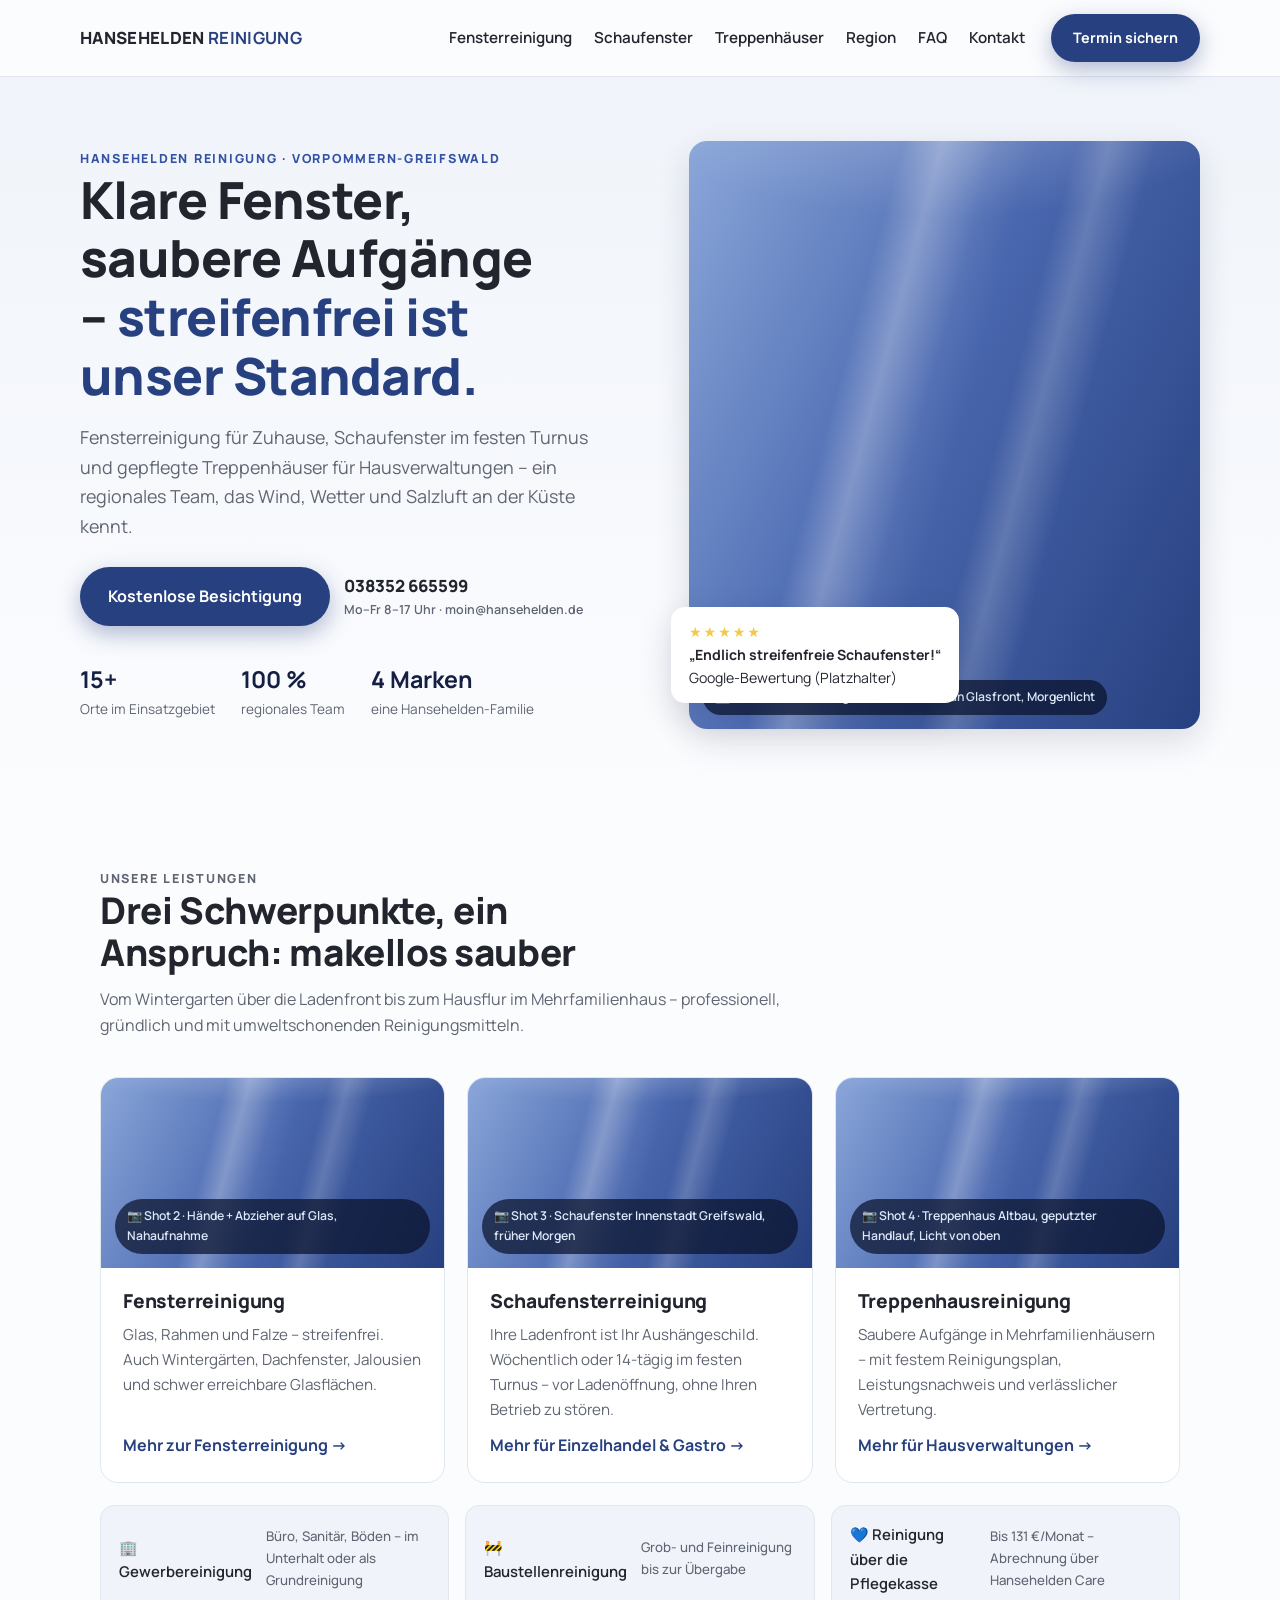
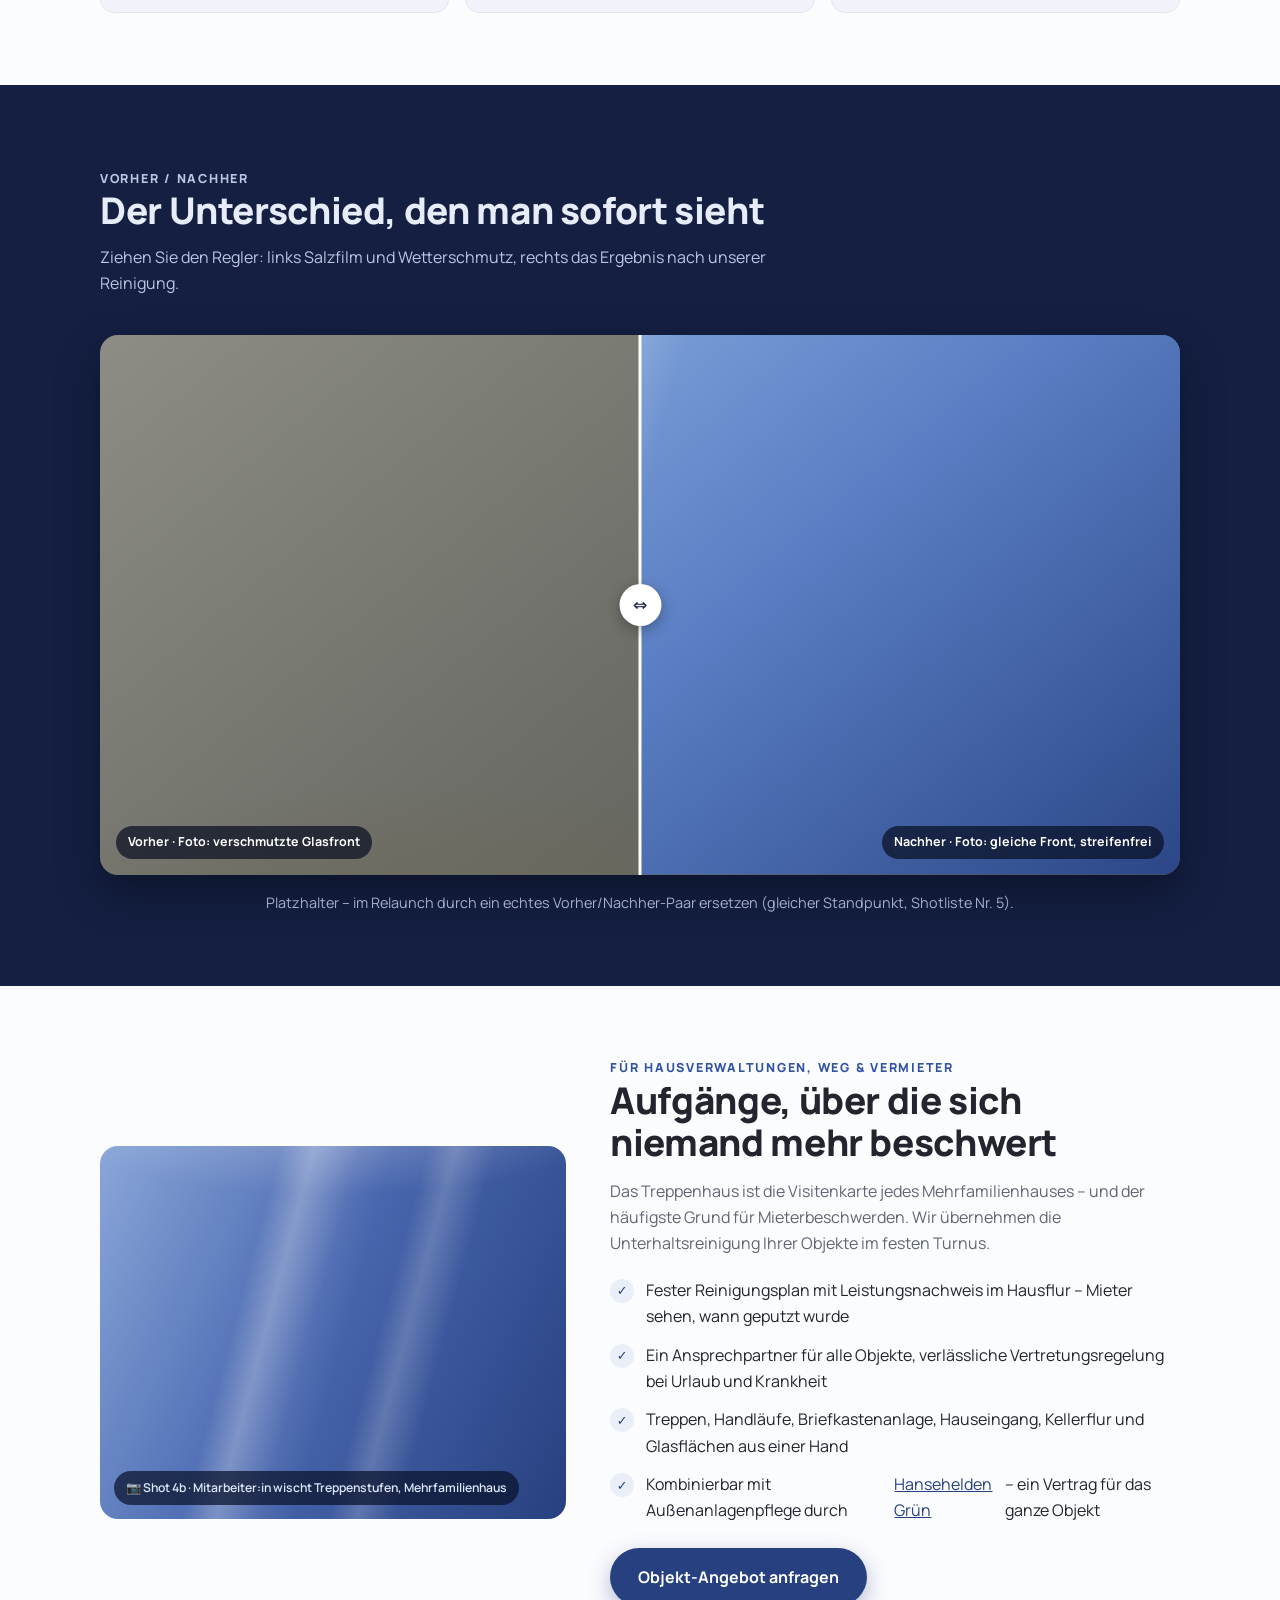
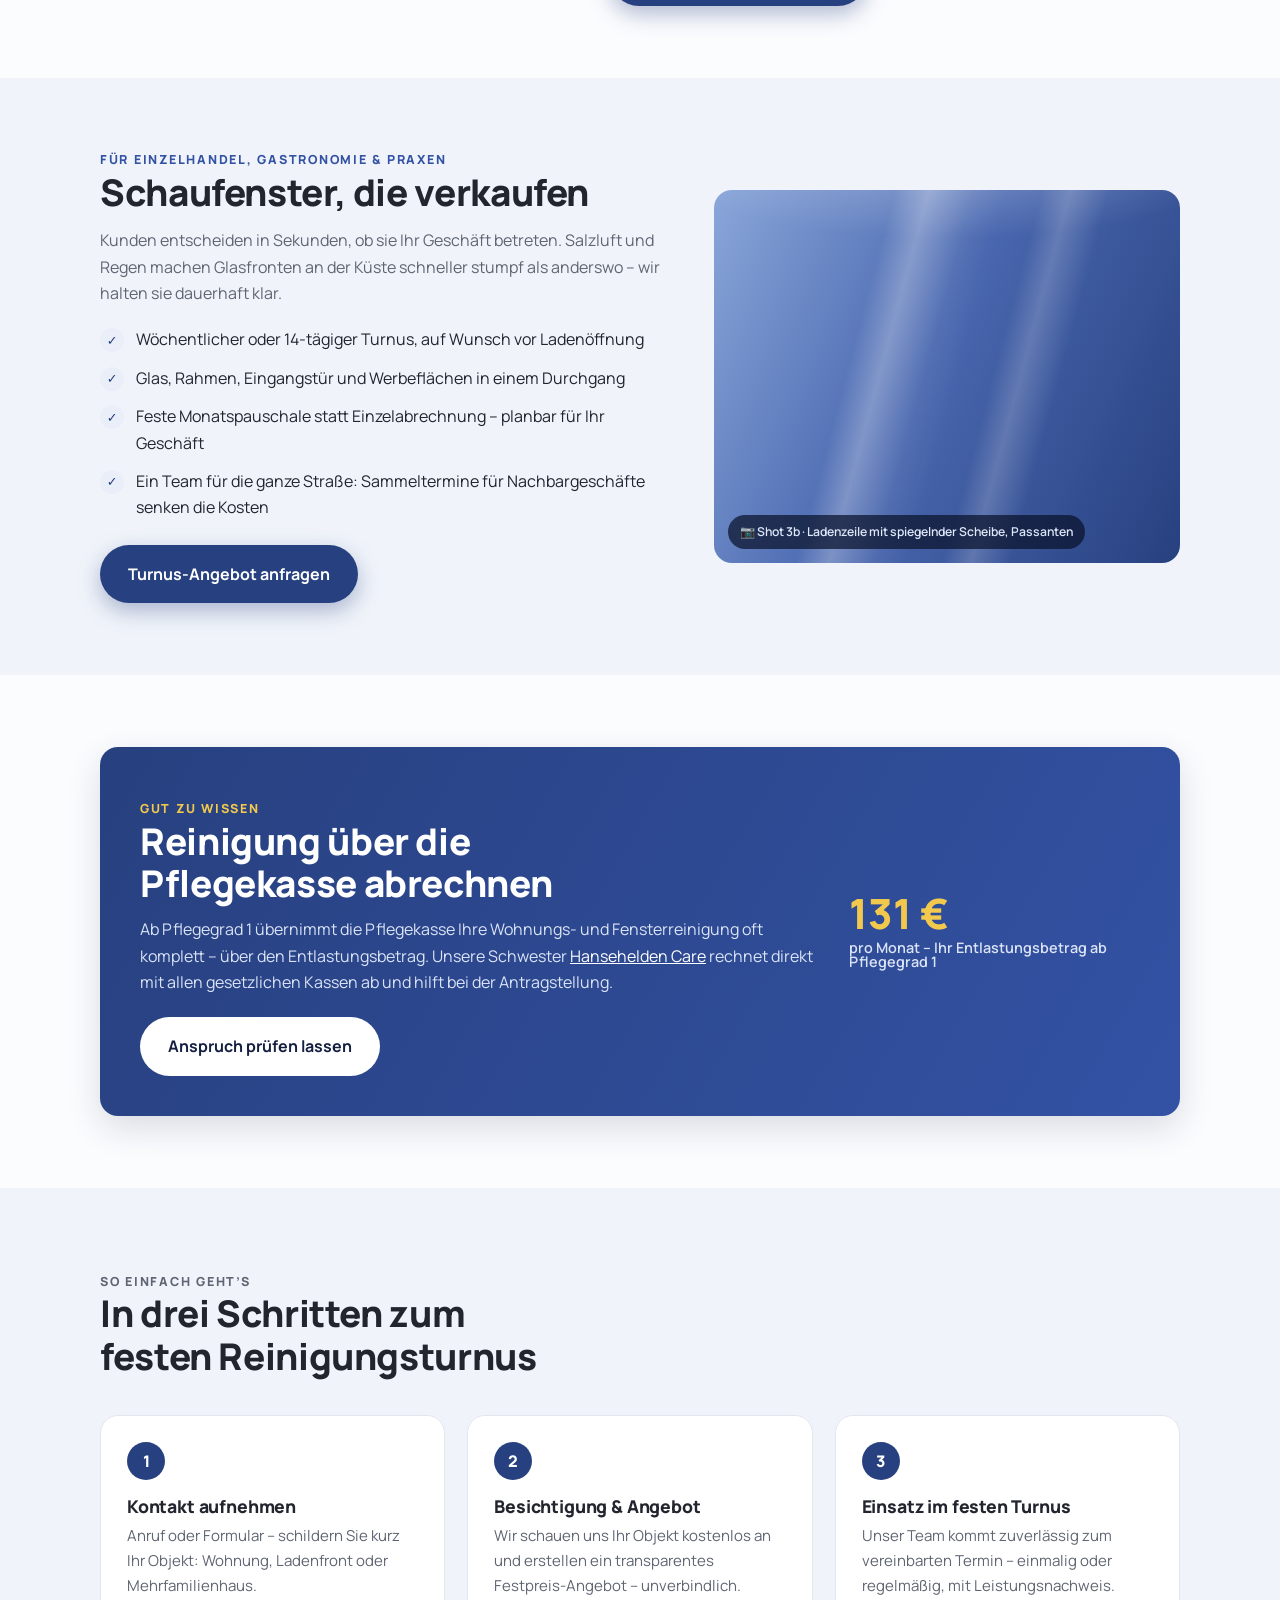
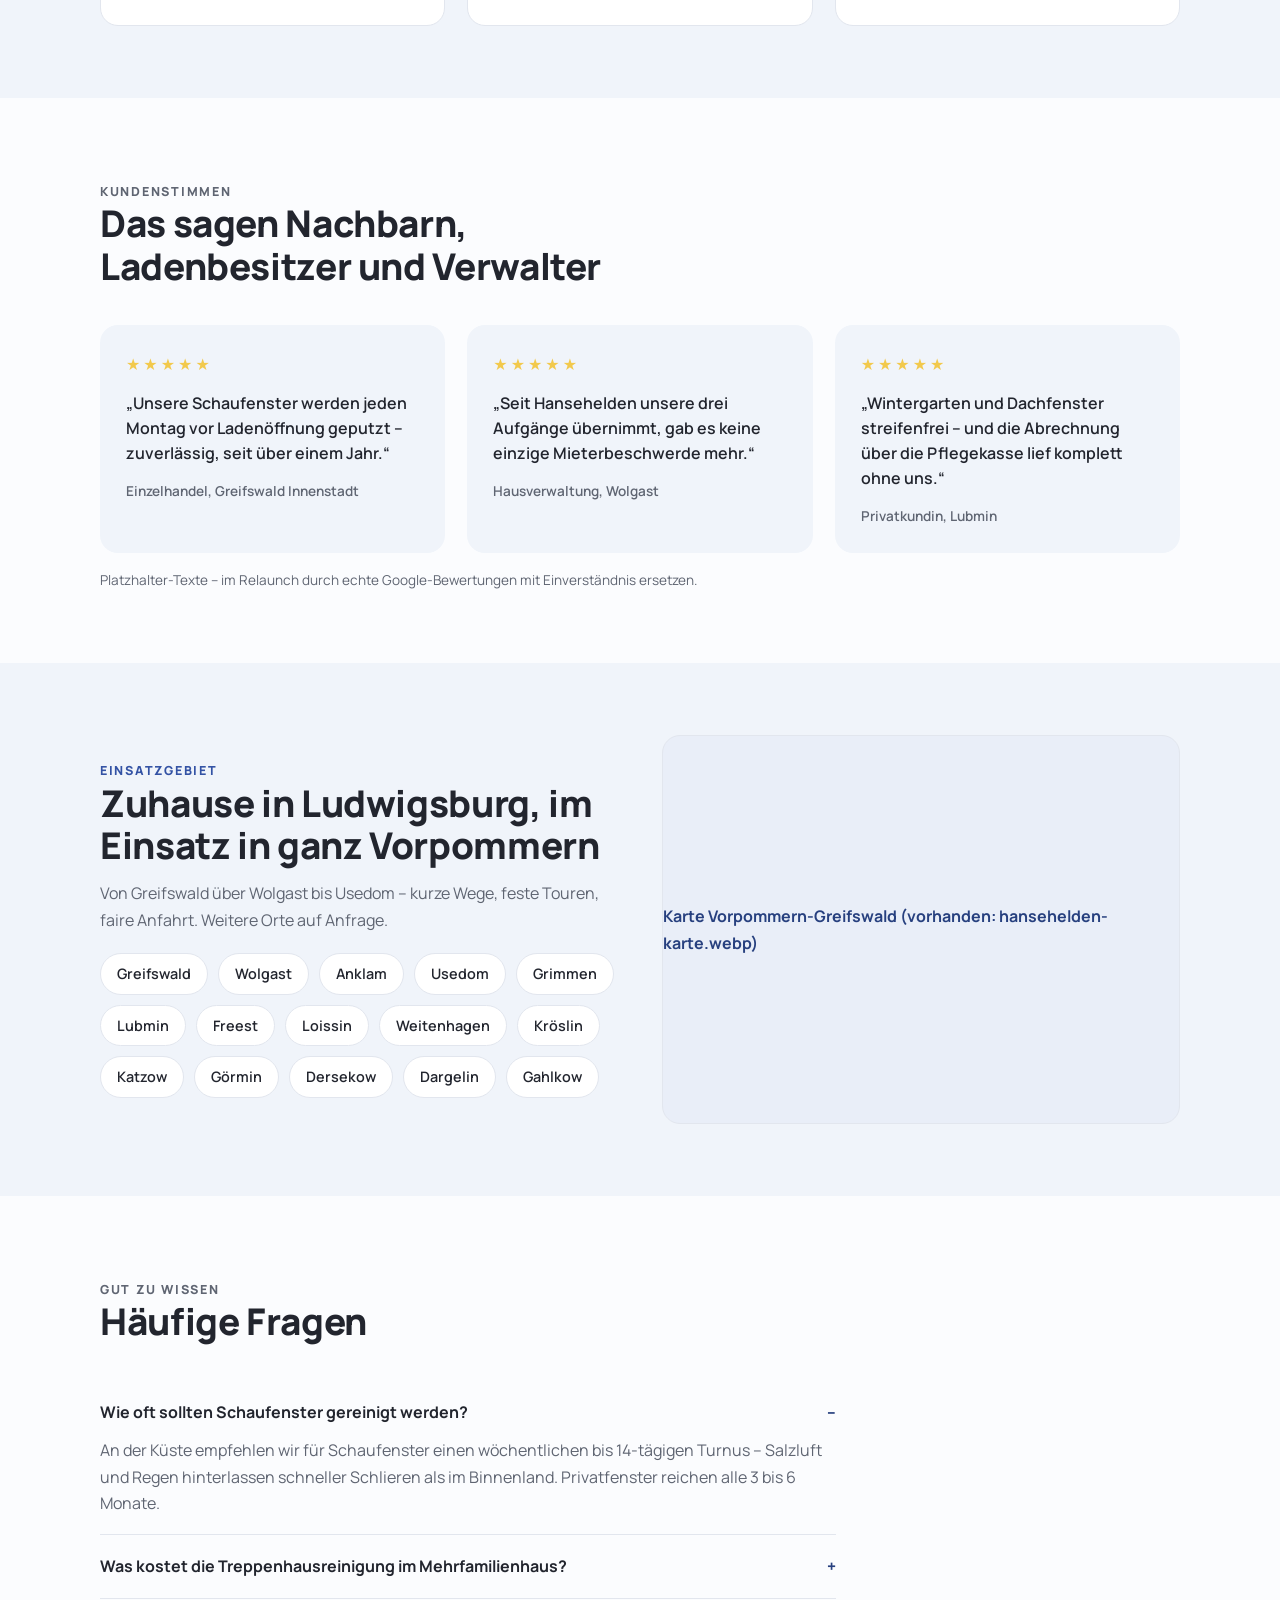
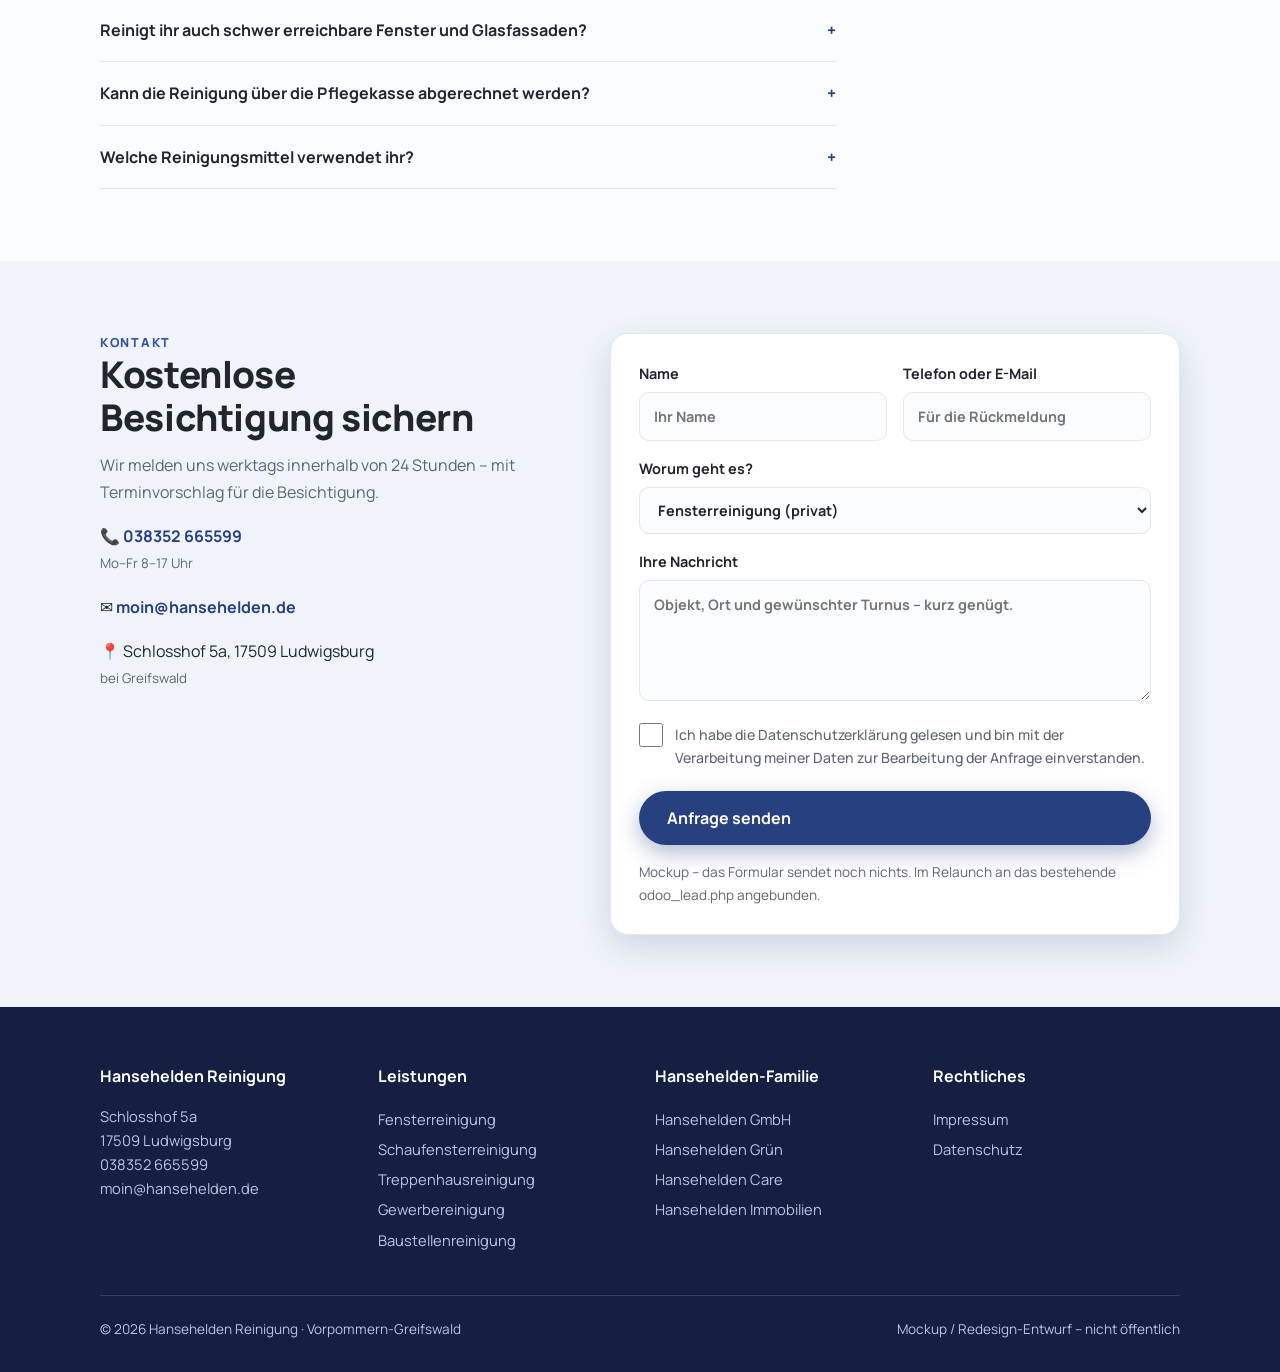
==== hansehelden-reinigung-redesign/mockup/index.html @ 2719a1c2 "Redesign-Vorschlag für hansehelden-reinigung.de Bestandsanalyse, Zielgruppen-Konzept (Fenster, Schau" ====
<!doctype html>
<html lang="de">
<head>
<meta charset="utf-8">
<meta name="viewport" content="width=device-width, initial-scale=1, viewport-fit=cover">
<meta name="robots" content="noindex,nofollow">
<title>Hansehelden Reinigung – Mockup</title>
<link rel="stylesheet" href="https://fonts.googleapis.com/css2?family=Manrope:wght@400;500;600;700;800&display=swap">
<style>
:root{
  --blau:#27407f;
  --blau-mid:#3352a4;
  --blau-deep:#141f42;
  --blau-light:#e9eef8;
  --sky:#f0f4fa;
  --paper:#fbfcfe;
  --ink:#22252e;
  --muted:#5f6572;
  --line:#e2e6ee;
  --gold:#f2c94c;
  --radius:18px;
  --shadow:0 12px 34px rgba(20,31,66,.14);
}
*{box-sizing:border-box}
html,body{margin:0}
body{
  font:16px/1.65 Manrope,system-ui,sans-serif;
  color:var(--ink);
  background:var(--paper);
}
img{max-width:100%}
.wrap{max-width:1120px;margin:0 auto;padding:0 20px}
h1,h2,h3{font-weight:800;line-height:1.15;letter-spacing:-.01em;text-wrap:balance;margin:0}
h2{font-size:clamp(1.7rem,3.4vw,2.3rem)}
p{margin:0}
a{color:var(--blau)}
.eyebrow{font-size:.78rem;font-weight:800;letter-spacing:.14em;text-transform:uppercase;color:var(--blau-mid)}
.btn{display:inline-flex;align-items:center;gap:9px;border-radius:999px;padding:14px 26px;font-weight:700;font-size:1rem;text-decoration:none;border:2px solid transparent;cursor:pointer;transition:transform .15s,box-shadow .15s;font-family:inherit}
.btn:hover{transform:translateY(-2px)}
.btn-primary{background:var(--blau);color:#fff;box-shadow:0 8px 22px rgba(39,64,127,.35)}
.btn-primary:hover{background:var(--blau-mid)}
.btn-ghost{border-color:var(--ink);color:var(--ink);background:transparent}
.btn-light{background:#fff;color:var(--blau-deep)}

/* Foto-Platzhalter: im echten Relaunch durch Fotos der Shotliste ersetzen */
.ph{position:relative;overflow:hidden;border-radius:var(--radius);background:linear-gradient(115deg,#8aa6d9 0%,#4a68b0 45%,#27407f 100%);display:flex;align-items:flex-end;min-height:200px}
.ph::before{content:"";position:absolute;inset:0;background:
  linear-gradient(105deg,transparent 32%,rgba(255,255,255,.28) 38%,rgba(255,255,255,.06) 46%,transparent 52%),
  linear-gradient(105deg,transparent 58%,rgba(255,255,255,.18) 63%,transparent 70%),
  radial-gradient(ellipse 90% 30% at 50% -8%, rgba(255,255,255,.25), transparent 70%)}
.ph .tag{position:relative;margin:14px;background:rgba(10,18,44,.72);color:#dde7f8;font-size:.76rem;font-weight:600;padding:7px 12px;border-radius:999px;backdrop-filter:blur(4px)}
.ph .tag::before{content:"📷 ";opacity:.9}

/* Header */
header{position:sticky;top:0;z-index:50;background:rgba(251,252,254,.92);backdrop-filter:blur(8px);border-bottom:1px solid var(--line)}
.nav{display:flex;align-items:center;gap:26px;padding:14px 0}
.logo{display:block;text-decoration:none;color:var(--ink);font-weight:800;font-size:1.05rem;letter-spacing:.02em}
.logo b{color:var(--blau)}
.nav-links{display:flex;gap:22px;margin-left:auto;font-weight:600;font-size:.95rem}
.nav-links a{text-decoration:none;color:var(--ink)}
.nav-links a:hover{color:var(--blau)}
.nav .btn{padding:10px 20px;font-size:.9rem}
.burger{display:none;margin-left:auto;background:none;border:1px solid var(--line);border-radius:10px;font-size:1.3rem;padding:4px 12px;cursor:pointer;color:var(--ink)}
@media(max-width:860px){
  .nav-links{display:none}
  .nav-links.open{display:flex;position:absolute;top:100%;left:0;right:0;flex-direction:column;background:var(--paper);border-bottom:1px solid var(--line);padding:18px 20px;gap:16px}
  .burger{display:block}
  .nav .btn{display:none}
}

/* Hero */
.hero{background:linear-gradient(180deg,var(--sky) 0%,var(--paper) 100%)}
.hero-grid{display:grid;grid-template-columns:1.05fr .95fr;gap:44px;align-items:center;padding:64px 0 56px}
@media(max-width:900px){.hero-grid{grid-template-columns:1fr;padding:40px 0}}
.hero h1{font-size:clamp(2.1rem,4.8vw,3.2rem)}
.hero h1 em{font-style:normal;color:var(--blau)}
.hero .sub{margin:18px 0 26px;font-size:1.12rem;color:var(--muted);max-width:34rem}
.hero-ctas{display:flex;gap:14px;flex-wrap:wrap;align-items:center}
.hero-phone{font-weight:800;font-size:1.05rem;color:var(--ink);text-decoration:none}
.hero-phone small{display:block;font-weight:600;color:var(--muted);font-size:.78rem}
.hero-proof{display:flex;gap:26px;margin-top:34px;flex-wrap:wrap}
.proof{display:flex;flex-direction:column}
.proof b{font-size:1.45rem;color:var(--blau-deep)}
.proof span{font-size:.85rem;color:var(--muted)}
.hero-visual{position:relative}
.hero-visual .ph{aspect-ratio:4/4.6;min-height:340px;box-shadow:var(--shadow)}
.hero-card{position:absolute;left:-18px;bottom:26px;background:#fff;border-radius:14px;box-shadow:var(--shadow);padding:13px 18px;display:flex;gap:12px;align-items:center;font-size:.88rem}
@media(max-width:900px){.hero-card{left:10px}}
.hero-card .stars{color:var(--gold);letter-spacing:2px}
.hero-card b{display:block}

section{padding:72px 0}
.sec-head{max-width:44rem;margin-bottom:38px}
.sec-head p{margin-top:12px;color:var(--muted)}

/* Leistungen */
.cards{display:grid;grid-template-columns:repeat(3,1fr);gap:22px}
@media(max-width:900px){.cards{grid-template-columns:1fr}}
.card{background:#fff;border:1px solid var(--line);border-radius:var(--radius);overflow:hidden;display:flex;flex-direction:column;transition:transform .18s,box-shadow .18s}
.card:hover{transform:translateY(-4px);box-shadow:var(--shadow)}
.card .ph{border-radius:0;min-height:190px}
.card-body{padding:22px 22px 24px;display:flex;flex-direction:column;gap:10px;flex:1}
.card-body h3{font-size:1.2rem}
.card-body p{color:var(--muted);font-size:.95rem;flex:1}
.card-link{font-weight:700;text-decoration:none;color:var(--blau)}
.card-link::after{content:" →"}
.more-row{display:grid;grid-template-columns:repeat(3,1fr);gap:16px;margin-top:22px}
@media(max-width:900px){.more-row{grid-template-columns:1fr}}
.more{display:flex;gap:14px;align-items:center;background:var(--sky);border-radius:14px;padding:16px 18px;text-decoration:none;color:var(--ink);font-weight:600;font-size:.93rem;border:1px solid var(--line)}
.more:hover{border-color:var(--blau)}
.more span{color:var(--muted);font-weight:500;display:block;font-size:.83rem}

/* Vorher/Nachher */
.ba-section{background:var(--blau-deep);color:#e6ecf8}
.ba-section .eyebrow{color:#9db4e8}
.ba-section .sec-head p{color:#b9c6e4}
.ba{position:relative;border-radius:var(--radius);overflow:hidden;aspect-ratio:16/8;min-height:260px;box-shadow:0 18px 44px rgba(0,0,0,.35);user-select:none}
.ba .before,.ba .after{position:absolute;inset:0;display:flex;align-items:flex-end}
.ba .before{background:linear-gradient(140deg,#8d8d85 0%,#6f7069 50%,#565750 100%)}
.ba .before::before{content:"";position:absolute;inset:0;background:radial-gradient(ellipse 70% 40% at 30% 110%,rgba(110,105,90,.7),transparent 65%)}
.ba .after{background:linear-gradient(140deg,#9fc2ec 0%,#5a7fc4 55%,#2c4787 100%);clip-path:inset(0 0 0 var(--cut,50%))}
.ba .after::before{content:"";position:absolute;inset:0;background:linear-gradient(105deg,transparent 30%,rgba(255,255,255,.35) 37%,transparent 48%)}
.ba .lbl{position:relative;margin:16px;background:rgba(8,14,34,.7);color:#fff;font-size:.78rem;font-weight:700;padding:6px 12px;border-radius:999px}
.ba .after .lbl{margin-left:auto}
.ba .handle{position:absolute;top:0;bottom:0;left:var(--cut,50%);width:3px;background:#fff;transform:translateX(-50%)}
.ba .handle::after{content:"⇔";position:absolute;top:50%;left:50%;transform:translate(-50%,-50%);background:#fff;color:var(--blau-deep);width:42px;height:42px;border-radius:50%;display:flex;align-items:center;justify-content:center;font-size:1.1rem;box-shadow:0 4px 14px rgba(0,0,0,.3)}
.ba input[type=range]{position:absolute;inset:0;width:100%;height:100%;opacity:0;cursor:ew-resize;margin:0}
.ba-caption{text-align:center;margin-top:16px;font-size:.9rem;color:#b9c6e4}

/* Zielgruppen-Bänder */
.band{display:grid;grid-template-columns:.9fr 1.1fr;gap:44px;align-items:center}
.band.rev{grid-template-columns:1.1fr .9fr}
@media(max-width:900px){.band,.band.rev{grid-template-columns:1fr}}
.band .ph{aspect-ratio:4/3.2}
.ticks{list-style:none;padding:0;margin:20px 0 0;display:grid;gap:12px}
.ticks li{display:flex;gap:12px;align-items:flex-start}
.ticks li::before{content:"✓";flex:none;width:24px;height:24px;border-radius:50%;background:var(--blau-light);color:var(--blau);font-weight:800;display:flex;align-items:center;justify-content:center;font-size:.8rem;margin-top:2px}
.band .btn{margin-top:24px}
.alt{background:var(--sky)}

/* Pflegekasse */
.pflege{background:linear-gradient(120deg,var(--blau) 0%,var(--blau-mid) 100%);color:#fff;border-radius:var(--radius);padding:40px;display:grid;grid-template-columns:1.4fr .6fr;gap:30px;align-items:center;box-shadow:var(--shadow)}
@media(max-width:800px){.pflege{grid-template-columns:1fr}}
.pflege h2{color:#fff}
.pflege p{color:#dbe4f7;margin-top:12px}
.pflege .big{font-size:2.6rem;font-weight:800;color:var(--gold);line-height:1}
.pflege .big small{display:block;font-size:.9rem;color:#dbe4f7;font-weight:600;margin-top:6px}

/* Ablauf */
.steps{display:grid;grid-template-columns:repeat(3,1fr);gap:22px;counter-reset:step}
@media(max-width:900px){.steps{grid-template-columns:1fr}}
.step{background:#fff;border:1px solid var(--line);border-radius:var(--radius);padding:26px}
.step::before{counter-increment:step;content:counter(step);display:flex;width:38px;height:38px;border-radius:50%;background:var(--blau);color:#fff;font-weight:800;align-items:center;justify-content:center;margin-bottom:16px}
.step h3{font-size:1.1rem;margin-bottom:8px}
.step p{color:var(--muted);font-size:.94rem}

/* Stimmen */
.quotes{display:grid;grid-template-columns:repeat(3,1fr);gap:22px}
@media(max-width:900px){.quotes{grid-template-columns:1fr}}
.quote{background:var(--sky);border-radius:var(--radius);padding:26px;display:flex;flex-direction:column;gap:14px}
.quote .stars{color:var(--gold);letter-spacing:3px}
.quote p{font-size:1rem;font-weight:600;line-height:1.55}
.quote footer{font-size:.85rem;color:var(--muted);font-weight:600}
.quotes-note{margin-top:16px;font-size:.85rem;color:var(--muted)}

/* Region */
.region-grid{display:grid;grid-template-columns:1fr 1fr;gap:44px;align-items:center}
@media(max-width:900px){.region-grid{grid-template-columns:1fr}}
.chipset{display:flex;flex-wrap:wrap;gap:10px;margin-top:20px}
.chip{background:#fff;border:1.5px solid var(--line);border-radius:999px;padding:8px 16px;font-size:.9rem;font-weight:600;text-decoration:none;color:var(--ink)}
.chip:hover{border-color:var(--blau);color:var(--blau)}
.map{border-radius:var(--radius);background:var(--blau-light);aspect-ratio:4/3;position:relative;overflow:hidden;border:1px solid var(--line);display:flex;align-items:center;justify-content:center;color:var(--blau);font-weight:700}

/* FAQ */
.faq{max-width:46rem}
.faq details{border-bottom:1px solid var(--line);padding:18px 0}
.faq summary{font-weight:700;cursor:pointer;list-style:none;display:flex;justify-content:space-between;gap:14px}
.faq summary::after{content:"+";font-weight:800;color:var(--blau)}
.faq details[open] summary::after{content:"–"}
.faq details p{margin-top:12px;color:var(--muted)}

/* Kontakt */
.contact-grid{display:grid;grid-template-columns:.9fr 1.1fr;gap:44px}
@media(max-width:900px){.contact-grid{grid-template-columns:1fr}}
.contact-info{display:grid;gap:18px;align-content:start}
.contact-info a{font-weight:700;text-decoration:none}
form{display:grid;gap:16px;background:#fff;border:1px solid var(--line);border-radius:var(--radius);padding:28px;box-shadow:var(--shadow)}
.frow{display:grid;grid-template-columns:1fr 1fr;gap:16px}
@media(max-width:600px){.frow{grid-template-columns:1fr}}
label{font-weight:700;font-size:.9rem;display:grid;gap:6px}
input,select,textarea{font:inherit;padding:12px 14px;border:1.5px solid var(--line);border-radius:10px;background:var(--paper);color:var(--ink);width:100%}
input:focus,select:focus,textarea:focus{outline:2px solid var(--blau-mid);outline-offset:1px}
/* Checkbox-Fix: große Trefferfläche, min. 44 px – gleicher Fix wie bei Hansehelden Grün */
.consent{display:flex;gap:12px;align-items:flex-start;font-size:.88rem;font-weight:500;color:var(--muted);cursor:pointer;padding:6px 0;min-height:44px}
.consent input{width:24px;height:24px;flex:none;accent-color:var(--blau);margin:0;cursor:pointer}
.form-note{font-size:.85rem;color:var(--muted)}

/* Footer */
footer.site{background:var(--blau-deep);color:#b9c6e4;padding:56px 0 32px;font-size:.92rem}
footer.site h4{color:#fff;font-size:1rem;margin:0 0 14px}
.foot-grid{display:grid;grid-template-columns:repeat(4,1fr);gap:30px}
@media(max-width:800px){.foot-grid{grid-template-columns:1fr 1fr}}
@media(max-width:500px){.foot-grid{grid-template-columns:1fr}}
footer.site a{color:#b9c6e4;text-decoration:none;display:block;padding:3px 0}
footer.site a:hover{color:#fff}
.foot-base{border-top:1px solid rgba(255,255,255,.14);margin-top:40px;padding-top:22px;display:flex;justify-content:space-between;gap:14px;flex-wrap:wrap;font-size:.85rem}
</style>
</head>
<body>

<header>
  <div class="wrap nav">
    <a class="logo" href="#">HANSEHELDEN <b>REINIGUNG</b></a>
    <nav class="nav-links" id="navlinks">
      <a href="#fenster">Fensterreinigung</a>
      <a href="#schaufenster">Schaufenster</a>
      <a href="#treppenhaus">Treppenhäuser</a>
      <a href="#region">Region</a>
      <a href="#faq">FAQ</a>
      <a href="#kontakt">Kontakt</a>
    </nav>
    <button class="burger" aria-label="Menü" onclick="document.getElementById('navlinks').classList.toggle('open')">☰</button>
    <a class="btn btn-primary" href="#kontakt">Termin sichern</a>
  </div>
</header>

<div class="hero">
  <div class="wrap hero-grid">
    <div>
      <p class="eyebrow">Hansehelden Reinigung · Vorpommern-Greifswald</p>
      <h1>Klare Fenster, saubere Aufgänge – <em>streifenfrei ist unser Standard.</em></h1>
      <p class="sub">Fensterreinigung für Zuhause, Schaufenster im festen Turnus und gepflegte Treppenhäuser für Hausverwaltungen – ein regionales Team, das Wind, Wetter und Salzluft an der Küste kennt.</p>
      <div class="hero-ctas">
        <a class="btn btn-primary" href="#kontakt">Kostenlose Besichtigung</a>
        <a class="hero-phone" href="tel:038352665599">038352 665599<small>Mo–Fr 8–17 Uhr · moin@hansehelden.de</small></a>
      </div>
      <div class="hero-proof">
        <div class="proof"><b>15+</b><span>Orte im Einsatzgebiet</span></div>
        <div class="proof"><b>100 %</b><span>regionales Team</span></div>
        <div class="proof"><b>4 Marken</b><span>eine Hansehelden-Familie</span></div>
      </div>
    </div>
    <div class="hero-visual">
      <div class="ph"><span class="tag">Shot 1 · Fensterreiniger:in mit Abzieher an Glasfront, Morgenlicht</span></div>
      <div class="hero-card">
        <div>
          <span class="stars">★★★★★</span>
          <b>„Endlich streifenfreie Schaufenster!“</b>
          <span>Google-Bewertung (Platzhalter)</span>
        </div>
      </div>
    </div>
  </div>
</div>

<section id="fenster">
  <div class="wrap">
    <div class="sec-head">
      <p class="eyebrow">Unsere Leistungen</p>
      <h2>Drei Schwerpunkte, ein Anspruch: makellos sauber</h2>
      <p>Vom Wintergarten über die Ladenfront bis zum Hausflur im Mehrfamilienhaus – professionell, gründlich und mit umweltschonenden Reinigungsmitteln.</p>
    </div>
    <div class="cards">
      <article class="card">
        <div class="ph"><span class="tag">Shot 2 · Hände + Abzieher auf Glas, Nahaufnahme</span></div>
        <div class="card-body">
          <h3>Fensterreinigung</h3>
          <p>Glas, Rahmen und Falze – streifenfrei. Auch Wintergärten, Dachfenster, Jalousien und schwer erreichbare Glasflächen.</p>
          <a class="card-link" href="#">Mehr zur Fensterreinigung</a>
        </div>
      </article>
      <article class="card">
        <div class="ph"><span class="tag">Shot 3 · Schaufenster Innenstadt Greifswald, früher Morgen</span></div>
        <div class="card-body">
          <h3>Schaufensterreinigung</h3>
          <p>Ihre Ladenfront ist Ihr Aushängeschild. Wöchentlich oder 14-tägig im festen Turnus – vor Ladenöffnung, ohne Ihren Betrieb zu stören.</p>
          <a class="card-link" href="#schaufenster">Mehr für Einzelhandel &amp; Gastro</a>
        </div>
      </article>
      <article class="card">
        <div class="ph"><span class="tag">Shot 4 · Treppenhaus Altbau, geputzter Handlauf, Licht von oben</span></div>
        <div class="card-body">
          <h3>Treppenhausreinigung</h3>
          <p>Saubere Aufgänge in Mehrfamilienhäusern – mit festem Reinigungsplan, Leistungsnachweis und verlässlicher Vertretung.</p>
          <a class="card-link" href="#treppenhaus">Mehr für Hausverwaltungen</a>
        </div>
      </article>
    </div>
    <div class="more-row">
      <a class="more" href="#">🏢 Gewerbereinigung<span>Büro, Sanitär, Böden – im Unterhalt oder als Grundreinigung</span></a>
      <a class="more" href="#">🚧 Baustellenreinigung<span>Grob- und Feinreinigung bis zur Übergabe</span></a>
      <a class="more" href="#pflegekasse">💙 Reinigung über die Pflegekasse<span>Bis 131 €/Monat – Abrechnung über Hansehelden Care</span></a>
    </div>
  </div>
</section>

<section class="ba-section">
  <div class="wrap">
    <div class="sec-head">
      <p class="eyebrow">Vorher / Nachher</p>
      <h2>Der Unterschied, den man sofort sieht</h2>
      <p>Ziehen Sie den Regler: links Salzfilm und Wetterschmutz, rechts das Ergebnis nach unserer Reinigung.</p>
    </div>
    <div class="ba" id="ba">
      <div class="before"><span class="lbl">Vorher · Foto: verschmutzte Glasfront</span></div>
      <div class="after"><span class="lbl">Nachher · Foto: gleiche Front, streifenfrei</span></div>
      <div class="handle"></div>
      <input type="range" min="5" max="95" value="50" aria-label="Vorher-Nachher-Vergleich" id="ba-range">
    </div>
    <p class="ba-caption">Platzhalter – im Relaunch durch ein echtes Vorher/Nachher-Paar ersetzen (gleicher Standpunkt, Shotliste Nr. 5).</p>
  </div>
</section>

<section id="treppenhaus">
  <div class="wrap band">
    <div class="ph"><span class="tag">Shot 4b · Mitarbeiter:in wischt Treppenstufen, Mehrfamilienhaus</span></div>
    <div>
      <p class="eyebrow">Für Hausverwaltungen, WEG &amp; Vermieter</p>
      <h2>Aufgänge, über die sich niemand mehr beschwert</h2>
      <p style="margin-top:14px;color:var(--muted)">Das Treppenhaus ist die Visitenkarte jedes Mehrfamilienhauses – und der häufigste Grund für Mieterbeschwerden. Wir übernehmen die Unterhaltsreinigung Ihrer Objekte im festen Turnus.</p>
      <ul class="ticks">
        <li>Fester Reinigungsplan mit Leistungsnachweis im Hausflur – Mieter sehen, wann geputzt wurde</li>
        <li>Ein Ansprechpartner für alle Objekte, verlässliche Vertretungsregelung bei Urlaub und Krankheit</li>
        <li>Treppen, Handläufe, Briefkastenanlage, Hauseingang, Kellerflur und Glasflächen aus einer Hand</li>
        <li>Kombinierbar mit Außenanlagenpflege durch <a href="https://www.hansehelden-gruen.de/">Hansehelden Grün</a> – ein Vertrag für das ganze Objekt</li>
      </ul>
      <a class="btn btn-primary" href="#kontakt">Objekt-Angebot anfragen</a>
    </div>
  </div>
</section>

<section class="alt" id="schaufenster">
  <div class="wrap band rev">
    <div>
      <p class="eyebrow">Für Einzelhandel, Gastronomie &amp; Praxen</p>
      <h2>Schaufenster, die verkaufen</h2>
      <p style="margin-top:14px;color:var(--muted)">Kunden entscheiden in Sekunden, ob sie Ihr Geschäft betreten. Salzluft und Regen machen Glasfronten an der Küste schneller stumpf als anderswo – wir halten sie dauerhaft klar.</p>
      <ul class="ticks">
        <li>Wöchentlicher oder 14-tägiger Turnus, auf Wunsch vor Ladenöffnung</li>
        <li>Glas, Rahmen, Eingangstür und Werbeflächen in einem Durchgang</li>
        <li>Feste Monatspauschale statt Einzelabrechnung – planbar für Ihr Geschäft</li>
        <li>Ein Team für die ganze Straße: Sammeltermine für Nachbargeschäfte senken die Kosten</li>
      </ul>
      <a class="btn btn-primary" href="#kontakt">Turnus-Angebot anfragen</a>
    </div>
    <div class="ph"><span class="tag">Shot 3b · Ladenzeile mit spiegelnder Scheibe, Passanten</span></div>
  </div>
</section>

<section id="pflegekasse">
  <div class="wrap">
    <div class="pflege">
      <div>
        <p class="eyebrow" style="color:var(--gold)">Gut zu wissen</p>
        <h2>Reinigung über die Pflegekasse abrechnen</h2>
        <p>Ab Pflegegrad 1 übernimmt die Pflegekasse Ihre Wohnungs- und Fensterreinigung oft komplett – über den Entlastungsbetrag. Unsere Schwester <a href="https://www.hansehelden-care.de/" style="color:#fff">Hansehelden Care</a> rechnet direkt mit allen gesetzlichen Kassen ab und hilft bei der Antragstellung.</p>
        <a class="btn btn-light" href="https://www.hansehelden-care.de/wohnungsreinigung/" style="margin-top:22px">Anspruch prüfen lassen</a>
      </div>
      <div class="big">131 €<small>pro Monat – Ihr Entlastungsbetrag ab Pflegegrad 1</small></div>
    </div>
  </div>
</section>

<section class="alt">
  <div class="wrap">
    <div class="sec-head">
      <p class="eyebrow">So einfach geht’s</p>
      <h2>In drei Schritten zum festen Reinigungsturnus</h2>
    </div>
    <div class="steps">
      <div class="step">
        <h3>Kontakt aufnehmen</h3>
        <p>Anruf oder Formular – schildern Sie kurz Ihr Objekt: Wohnung, Ladenfront oder Mehrfamilienhaus.</p>
      </div>
      <div class="step">
        <h3>Besichtigung &amp; Angebot</h3>
        <p>Wir schauen uns Ihr Objekt kostenlos an und erstellen ein transparentes Festpreis-Angebot – unverbindlich.</p>
      </div>
      <div class="step">
        <h3>Einsatz im festen Turnus</h3>
        <p>Unser Team kommt zuverlässig zum vereinbarten Termin – einmalig oder regelmäßig, mit Leistungsnachweis.</p>
      </div>
    </div>
  </div>
</section>

<section>
  <div class="wrap">
    <div class="sec-head">
      <p class="eyebrow">Kundenstimmen</p>
      <h2>Das sagen Nachbarn, Ladenbesitzer und Verwalter</h2>
    </div>
    <div class="quotes">
      <div class="quote">
        <span class="stars">★★★★★</span>
        <p>„Unsere Schaufenster werden jeden Montag vor Ladenöffnung geputzt – zuverlässig, seit über einem Jahr.“</p>
        <footer>Einzelhandel, Greifswald Innenstadt</footer>
      </div>
      <div class="quote">
        <span class="stars">★★★★★</span>
        <p>„Seit Hansehelden unsere drei Aufgänge übernimmt, gab es keine einzige Mieterbeschwerde mehr.“</p>
        <footer>Hausverwaltung, Wolgast</footer>
      </div>
      <div class="quote">
        <span class="stars">★★★★★</span>
        <p>„Wintergarten und Dachfenster streifenfrei – und die Abrechnung über die Pflegekasse lief komplett ohne uns.“</p>
        <footer>Privatkundin, Lubmin</footer>
      </div>
    </div>
    <p class="quotes-note">Platzhalter-Texte – im Relaunch durch echte Google-Bewertungen mit Einverständnis ersetzen.</p>
  </div>
</section>

<section class="alt" id="region">
  <div class="wrap region-grid">
    <div>
      <p class="eyebrow">Einsatzgebiet</p>
      <h2>Zuhause in Ludwigsburg, im Einsatz in ganz Vorpommern</h2>
      <p style="margin-top:14px;color:var(--muted)">Von Greifswald über Wolgast bis Usedom – kurze Wege, feste Touren, faire Anfahrt. Weitere Orte auf Anfrage.</p>
      <div class="chipset">
        <a class="chip" href="#">Greifswald</a><a class="chip" href="#">Wolgast</a><a class="chip" href="#">Anklam</a><a class="chip" href="#">Usedom</a><a class="chip" href="#">Grimmen</a><a class="chip" href="#">Lubmin</a><a class="chip" href="#">Freest</a><a class="chip" href="#">Loissin</a><a class="chip" href="#">Weitenhagen</a><a class="chip" href="#">Kröslin</a><a class="chip" href="#">Katzow</a><a class="chip" href="#">Görmin</a><a class="chip" href="#">Dersekow</a><a class="chip" href="#">Dargelin</a><a class="chip" href="#">Gahlkow</a>
      </div>
    </div>
    <div class="map">Karte Vorpommern-Greifswald (vorhanden: hansehelden-karte.webp)</div>
  </div>
</section>

<section id="faq">
  <div class="wrap">
    <div class="sec-head">
      <p class="eyebrow">Gut zu wissen</p>
      <h2>Häufige Fragen</h2>
    </div>
    <div class="faq">
      <details open>
        <summary>Wie oft sollten Schaufenster gereinigt werden?</summary>
        <p>An der Küste empfehlen wir für Schaufenster einen wöchentlichen bis 14-tägigen Turnus – Salzluft und Regen hinterlassen schneller Schlieren als im Binnenland. Privatfenster reichen alle 3 bis 6 Monate.</p>
      </details>
      <details>
        <summary>Was kostet die Treppenhausreinigung im Mehrfamilienhaus?</summary>
        <p>Das hängt von Aufgängen, Etagen und Turnus ab. Nach einer kostenlosen Besichtigung erhalten Sie ein Festpreis-Angebot pro Objekt – umlagefähig als Betriebskosten.</p>
      </details>
      <details>
        <summary>Reinigt ihr auch schwer erreichbare Fenster und Glasfassaden?</summary>
        <p>Ja, wir sind auf hoch gelegene und schwer zugängliche Glasflächen spezialisiert – mit Teleskoptechnik und entmineralisiertem Wasser für streifenfreie Ergebnisse ohne Gerüst.</p>
      </details>
      <details>
        <summary>Kann die Reinigung über die Pflegekasse abgerechnet werden?</summary>
        <p>Ja. Ab Pflegegrad 1 stehen über den Entlastungsbetrag bis zu 131 € pro Monat zur Verfügung. Unsere Schwester Hansehelden Care rechnet direkt mit allen gesetzlichen Pflegekassen ab.</p>
      </details>
      <details>
        <summary>Welche Reinigungsmittel verwendet ihr?</summary>
        <p>Umweltfreundliche, biologisch abbaubare Mittel – schonend für Glas, Rahmen und Dichtungen, gründlich beim Ergebnis.</p>
      </details>
    </div>
  </div>
</section>

<section class="alt" id="kontakt">
  <div class="wrap contact-grid">
    <div class="contact-info">
      <div>
        <p class="eyebrow">Kontakt</p>
        <h2>Kostenlose Besichtigung sichern</h2>
        <p style="margin-top:14px;color:var(--muted)">Wir melden uns werktags innerhalb von 24 Stunden – mit Terminvorschlag für die Besichtigung.</p>
      </div>
      <div>📞 <a href="tel:038352665599">038352 665599</a><br><small style="color:var(--muted)">Mo–Fr 8–17 Uhr</small></div>
      <div>✉️ <a href="mailto:moin@hansehelden.de">moin@hansehelden.de</a></div>
      <div>📍 Schlosshof 5a, 17509 Ludwigsburg<br><small style="color:var(--muted)">bei Greifswald</small></div>
    </div>
    <form id="lead">
      <div class="frow">
        <label>Name<input type="text" id="f-name" autocomplete="name" placeholder="Ihr Name"></label>
        <label>Telefon oder E-Mail<input type="text" id="f-contact" placeholder="Für die Rückmeldung"></label>
      </div>
      <label>Worum geht es?
        <select id="f-topic">
          <option>Fensterreinigung (privat)</option>
          <option>Schaufensterreinigung</option>
          <option>Treppenhaus / Mehrfamilienhaus</option>
          <option>Gewerbereinigung</option>
          <option>Baustellenreinigung</option>
          <option>Reinigung über die Pflegekasse</option>
        </select>
      </label>
      <label>Ihre Nachricht<textarea id="f-msg" rows="4" placeholder="Objekt, Ort und gewünschter Turnus – kurz genügt."></textarea></label>
      <label class="consent"><input type="checkbox" id="f-consent"> Ich habe die Datenschutzerklärung gelesen und bin mit der Verarbeitung meiner Daten zur Bearbeitung der Anfrage einverstanden.</label>
      <button class="btn btn-primary" type="submit">Anfrage senden</button>
      <p class="form-note" id="form-note">Mockup – das Formular sendet noch nichts. Im Relaunch an das bestehende odoo_lead.php angebunden.</p>
    </form>
  </div>
</section>

<footer class="site">
  <div class="wrap">
    <div class="foot-grid">
      <div>
        <h4>Hansehelden Reinigung</h4>
        <p>Schlosshof 5a<br>17509 Ludwigsburg<br>038352 665599<br>moin@hansehelden.de</p>
      </div>
      <div>
        <h4>Leistungen</h4>
        <a href="#fenster">Fensterreinigung</a>
        <a href="#schaufenster">Schaufensterreinigung</a>
        <a href="#treppenhaus">Treppenhausreinigung</a>
        <a href="#">Gewerbereinigung</a>
        <a href="#">Baustellenreinigung</a>
      </div>
      <div>
        <h4>Hansehelden-Familie</h4>
        <a href="https://www.hansehelden.de/">Hansehelden GmbH</a>
        <a href="https://www.hansehelden-gruen.de/">Hansehelden Grün</a>
        <a href="https://www.hansehelden-care.de/">Hansehelden Care</a>
        <a href="https://www.hansehelden-immobilien.de/">Hansehelden Immobilien</a>
      </div>
      <div>
        <h4>Rechtliches</h4>
        <a href="#">Impressum</a>
        <a href="#">Datenschutz</a>
      </div>
    </div>
    <div class="foot-base">
      <span>© 2026 Hansehelden Reinigung · Vorpommern-Greifswald</span>
      <span>Mockup / Redesign-Entwurf – nicht öffentlich</span>
    </div>
  </div>
</footer>

<script>
var ba=document.getElementById('ba');
document.getElementById('ba-range').addEventListener('input',function(){ba.style.setProperty('--cut',this.value+'%')});
document.getElementById('lead').addEventListener('submit',function(e){
  e.preventDefault();
  document.getElementById('form-note').textContent='Danke! (Mockup – im Relaunch wird die Anfrage an odoo_lead.php übergeben.)';
});
document.querySelectorAll('#navlinks a').forEach(function(a){a.addEventListener('click',function(){document.getElementById('navlinks').classList.remove('open')})});
</script>

</body>
</html>
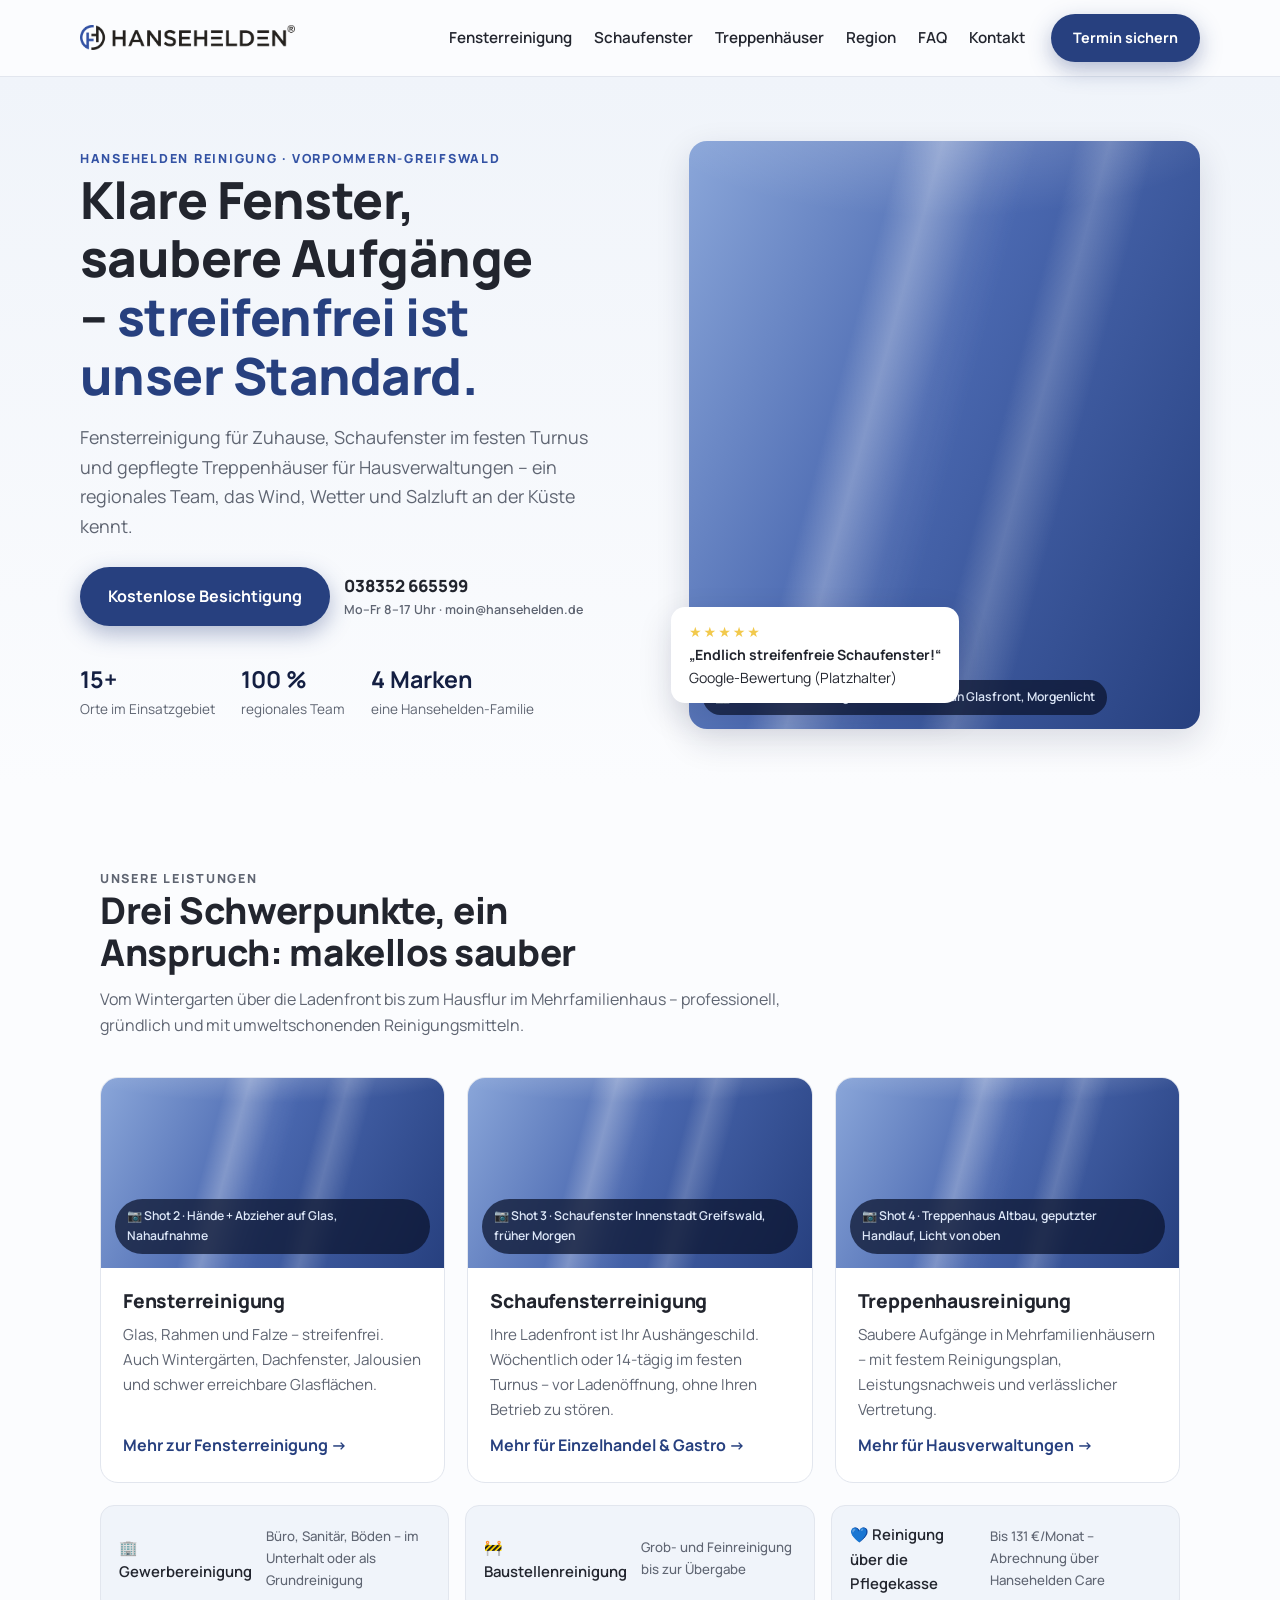
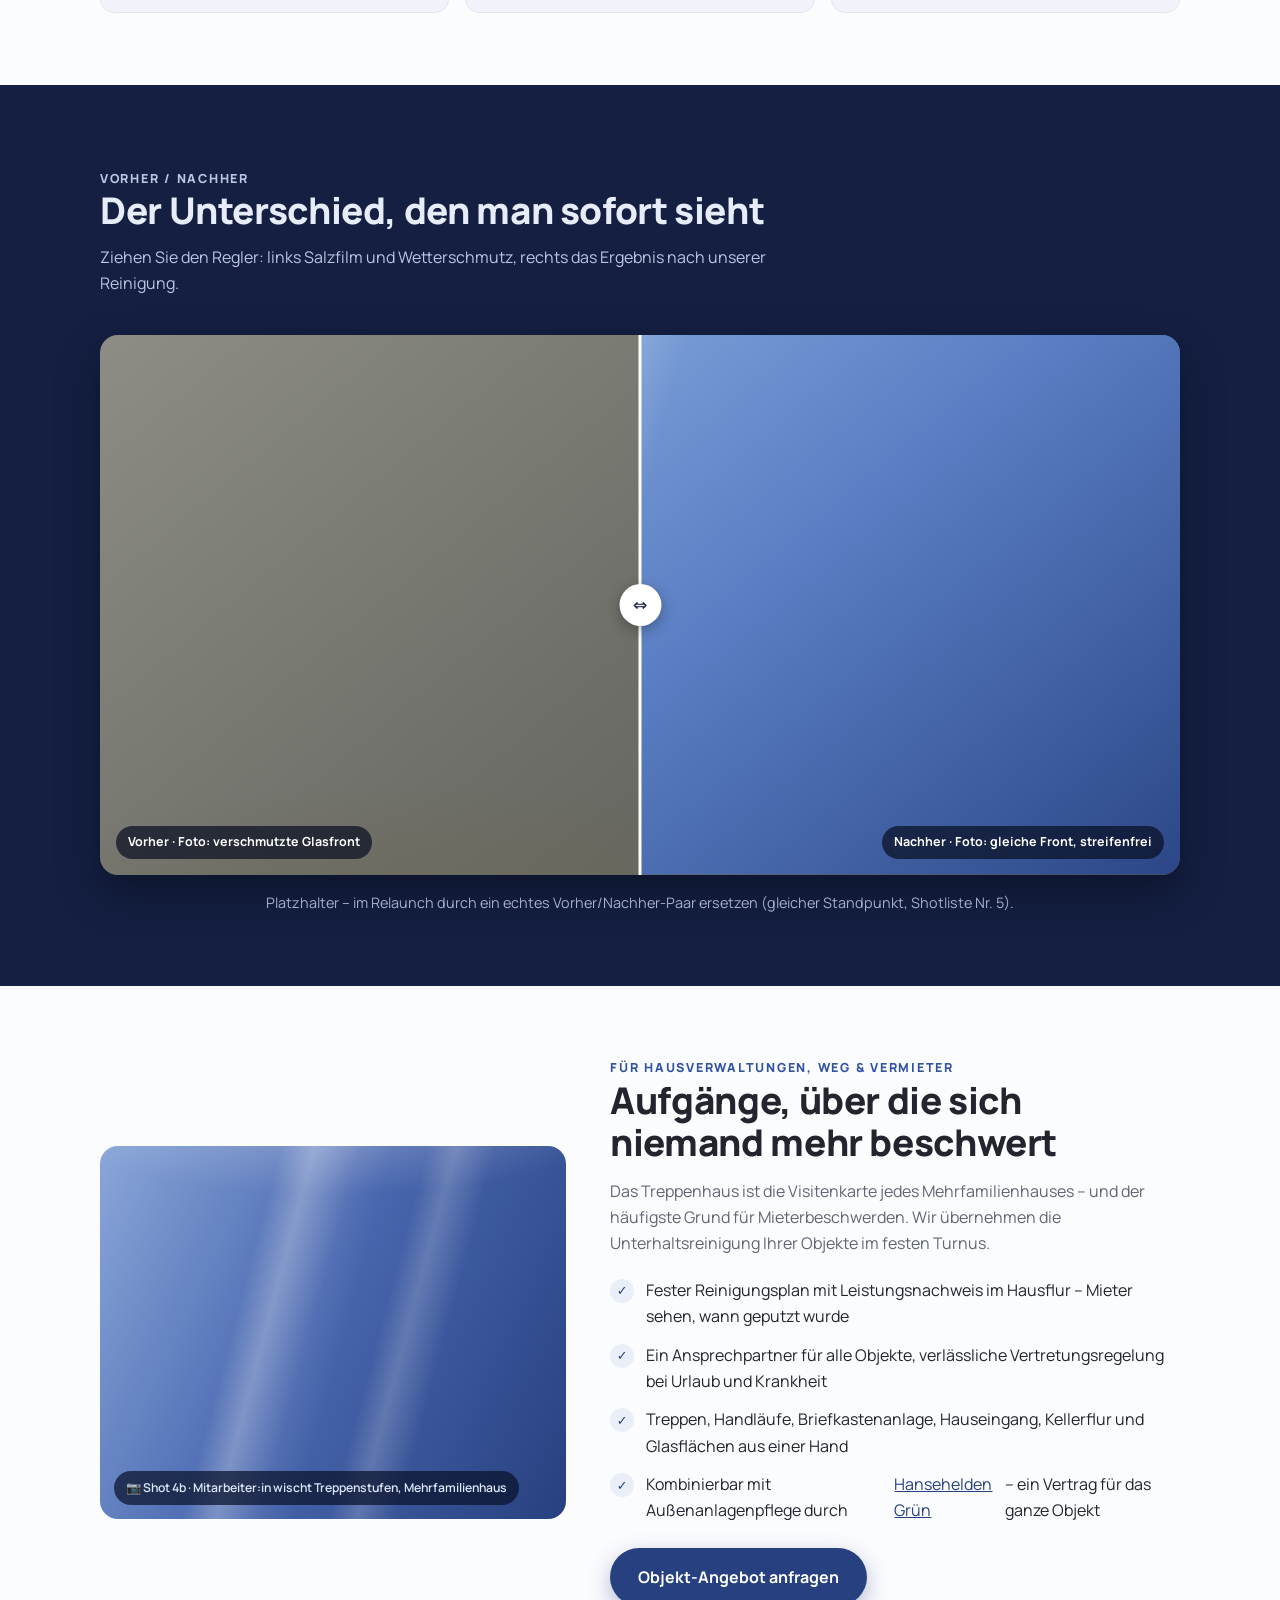
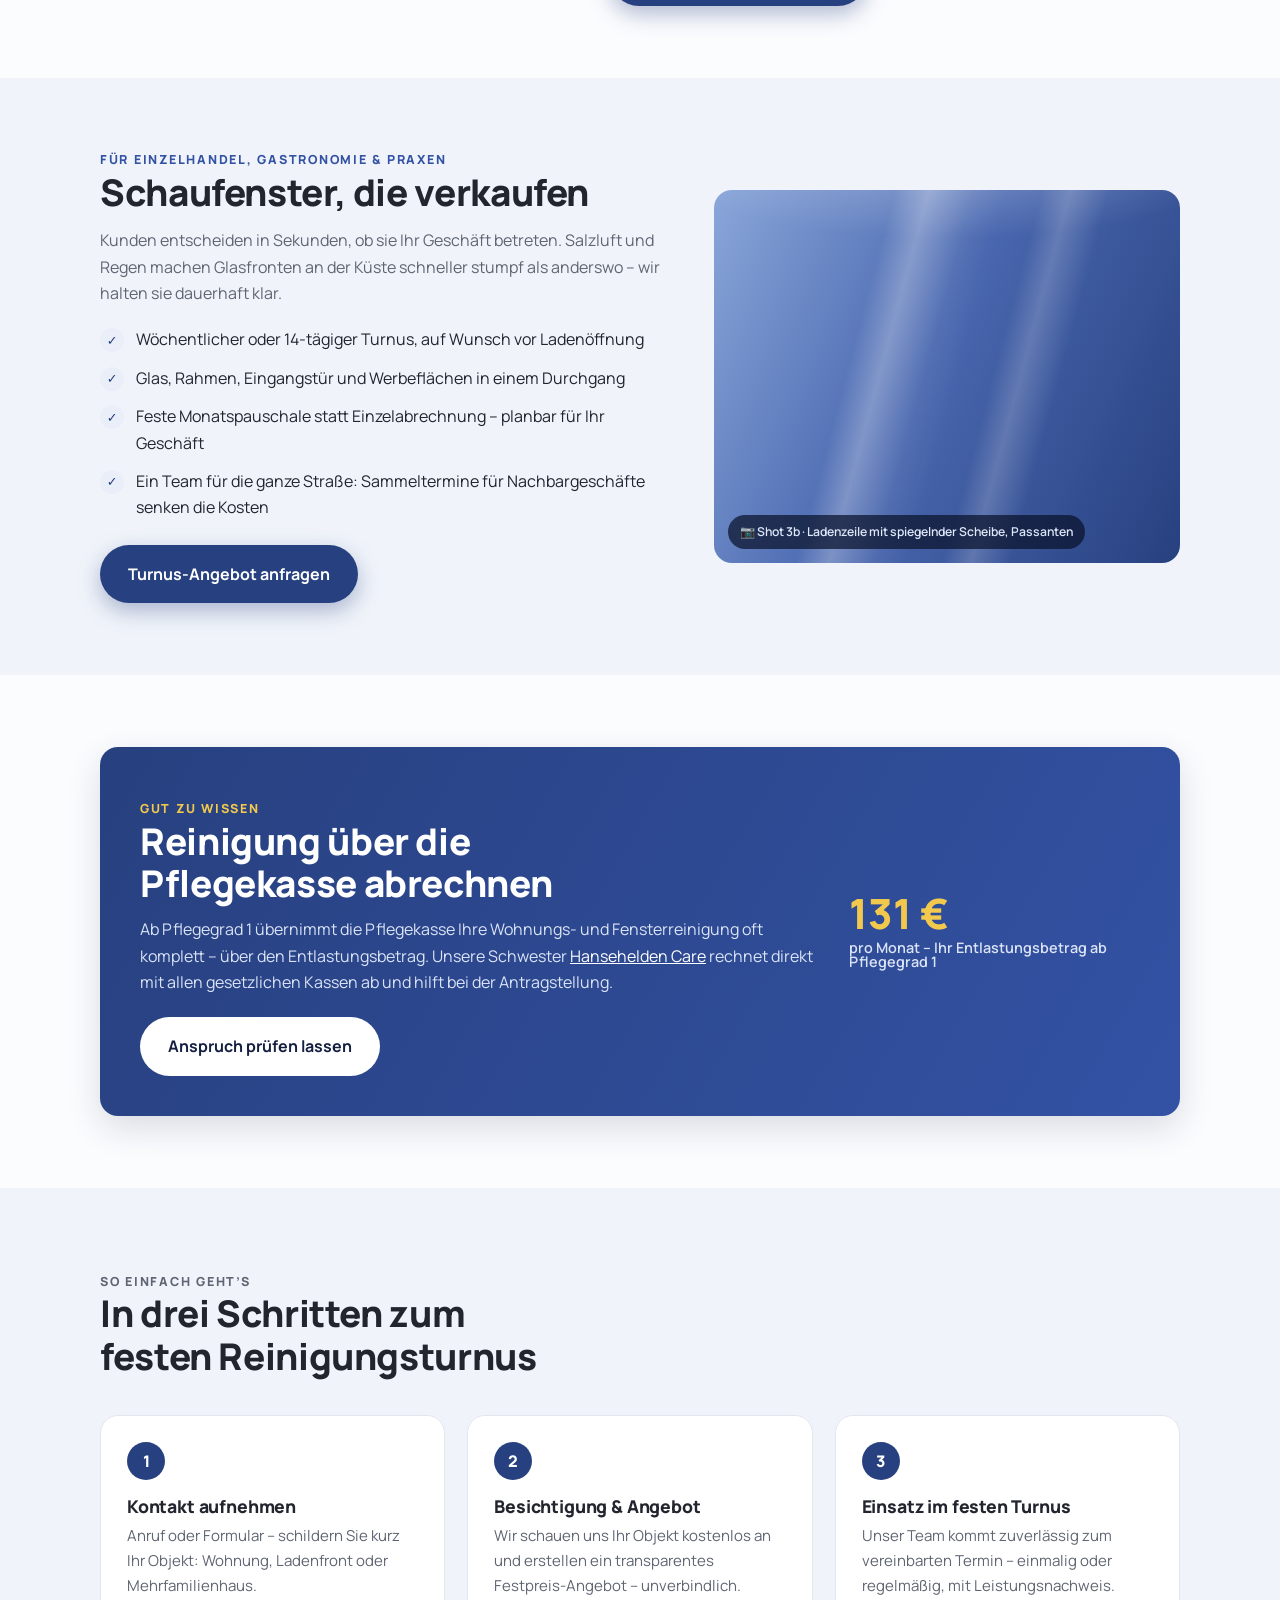
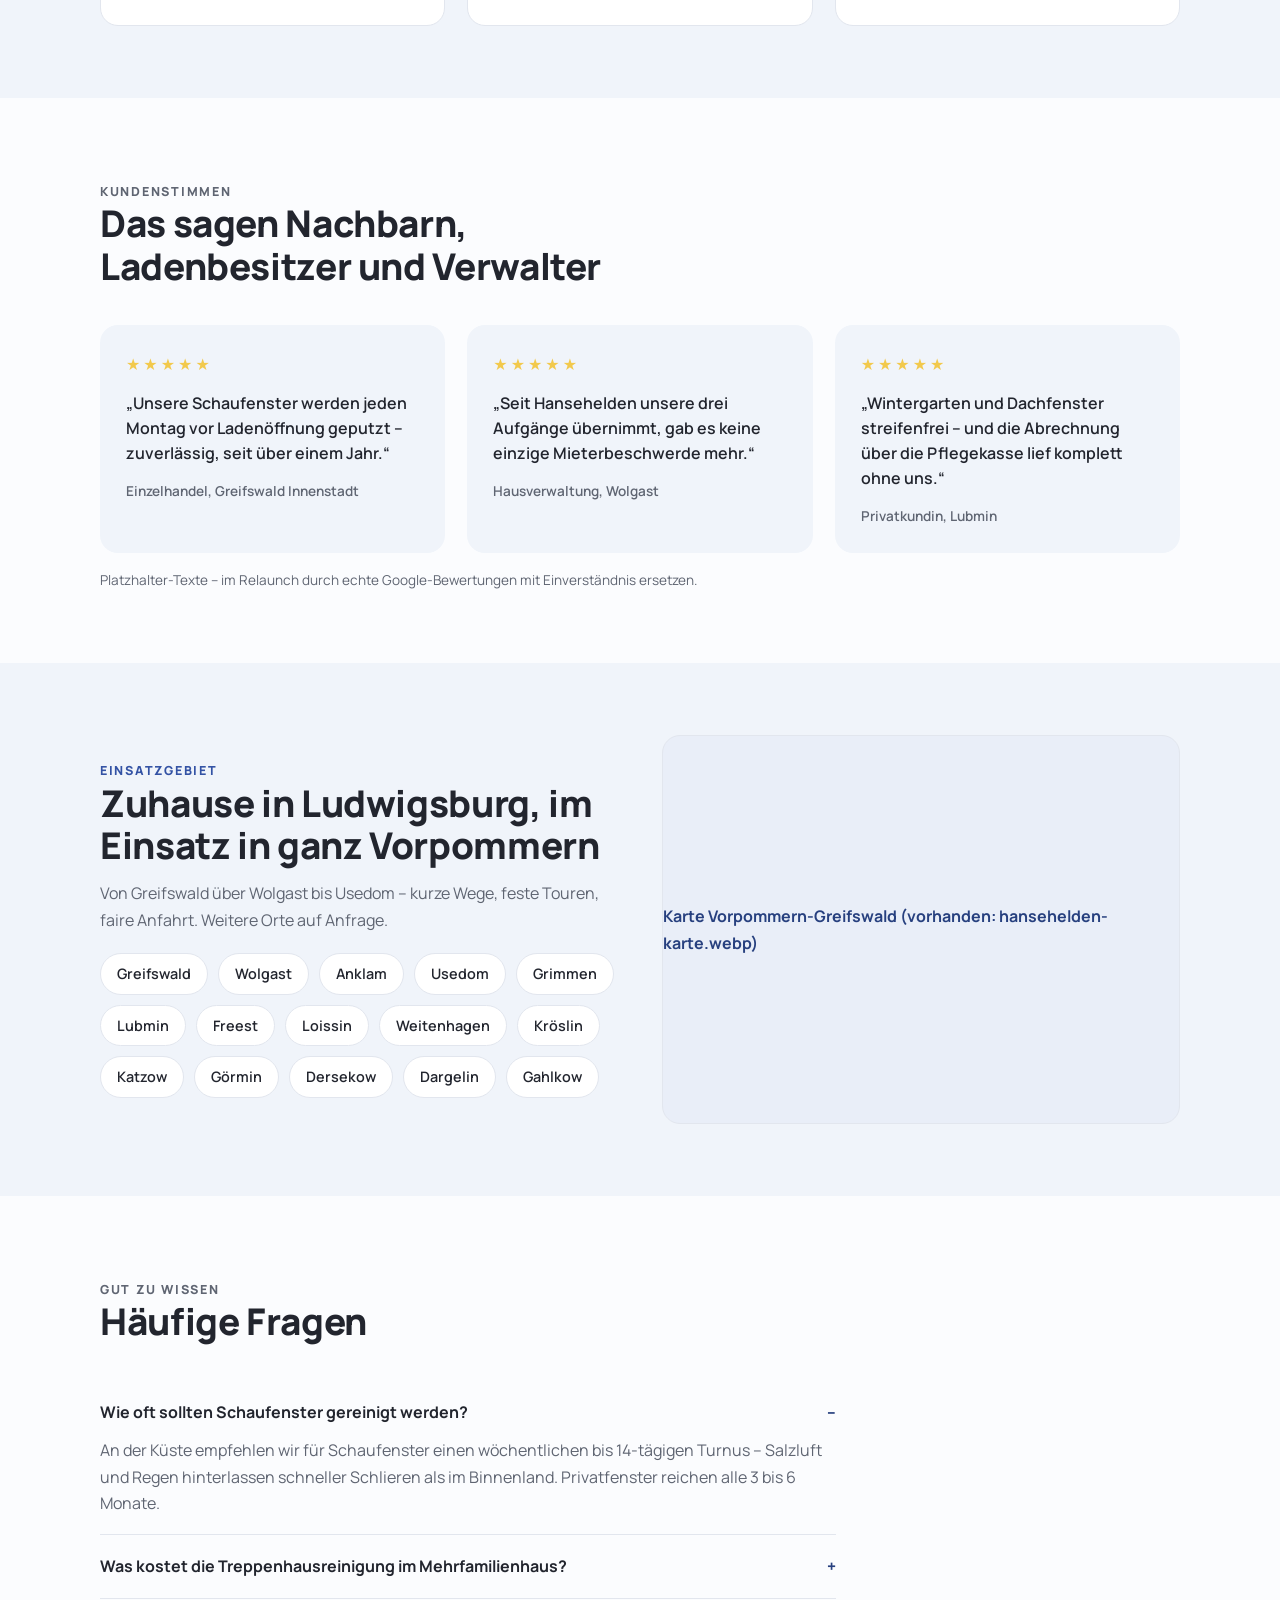
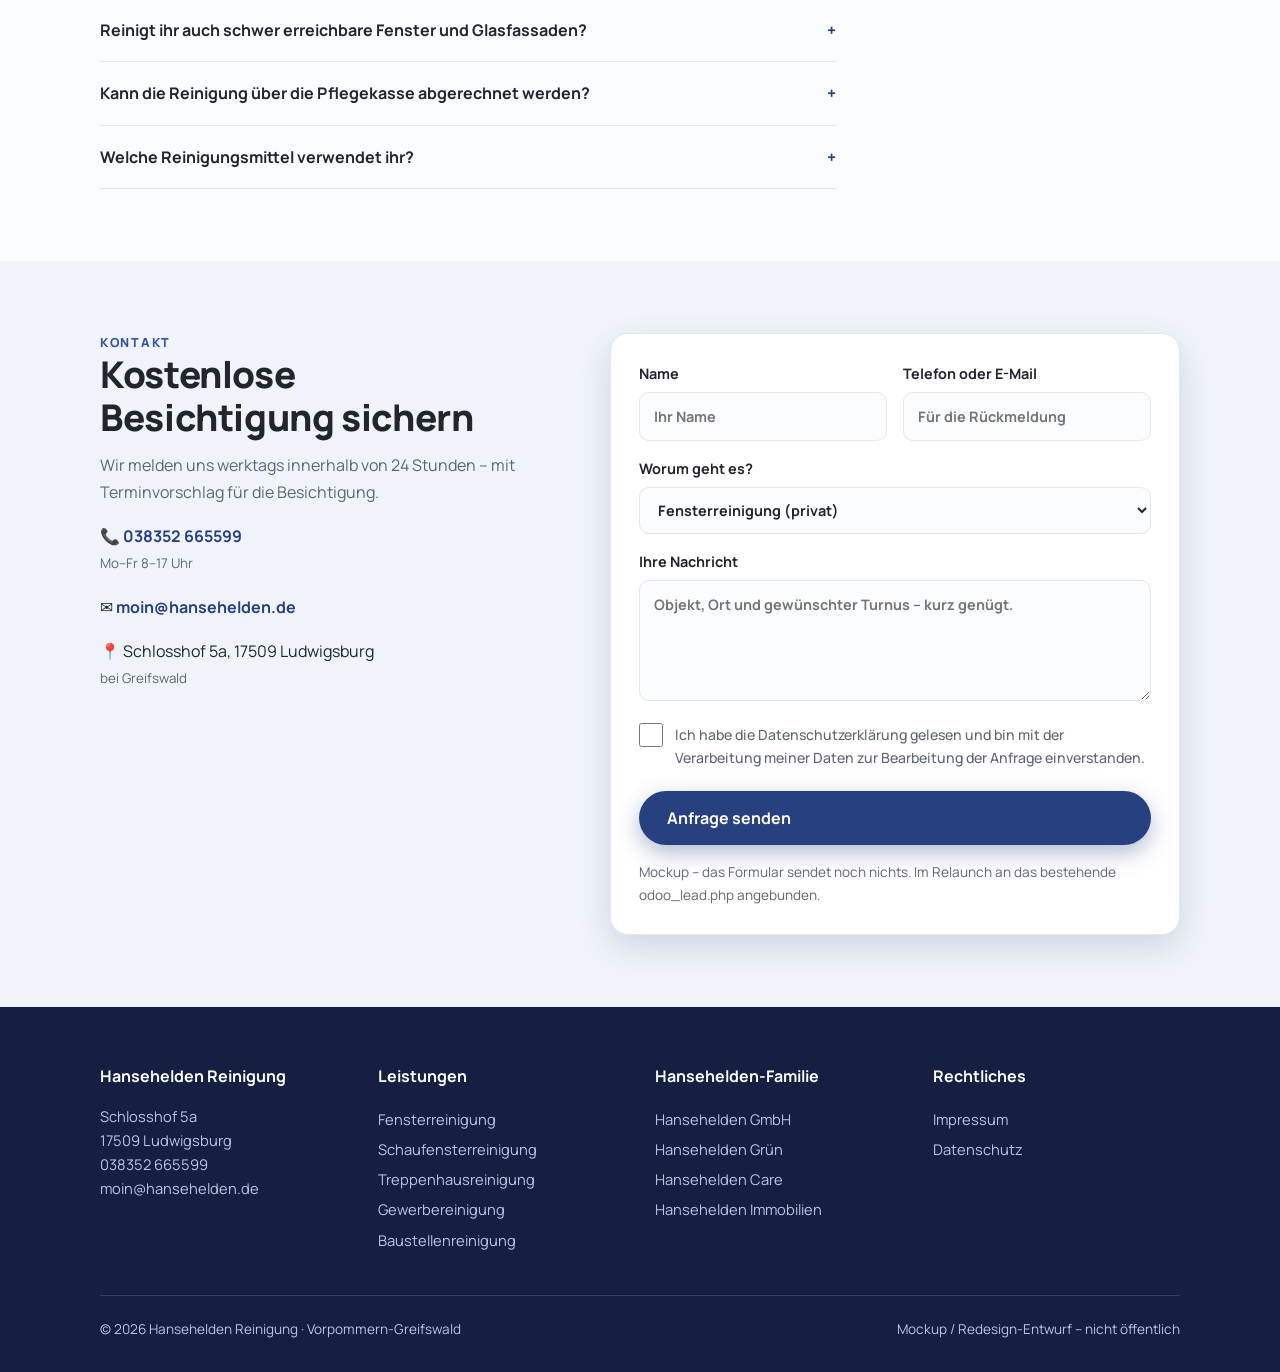
==== commit 53312408: "Mockup: echtes Hansehelden-Logo statt Text-Wortmarke im Header Co-Authored-By: Claude Fable 5 <norep" ====
--- a/hansehelden-reinigung-redesign/mockup/index.html
+++ b/hansehelden-reinigung-redesign/mockup/index.html
@@ -54,8 +54,9 @@
 /* Header */
 header{position:sticky;top:0;z-index:50;background:rgba(251,252,254,.92);backdrop-filter:blur(8px);border-bottom:1px solid var(--line)}
 .nav{display:flex;align-items:center;gap:26px;padding:14px 0}
-.logo{display:block;text-decoration:none;color:var(--ink);font-weight:800;font-size:1.05rem;letter-spacing:.02em}
-.logo b{color:var(--blau)}
+.logo{display:flex;align-items:center;text-decoration:none}
+.logo img{display:block;width:215px;height:auto}
+@media(max-width:400px){.logo img{width:180px}}
 .nav-links{display:flex;gap:22px;margin-left:auto;font-weight:600;font-size:.95rem}
 .nav-links a{text-decoration:none;color:var(--ink)}
 .nav-links a:hover{color:var(--blau)}
@@ -210,7 +211,7 @@
 
 <header>
   <div class="wrap nav">
-    <a class="logo" href="#">HANSEHELDEN <b>REINIGUNG</b></a>
+    <a class="logo" href="#" aria-label="Hansehelden Reinigung"><img src="[data-uri]" alt="Hansehelden Reinigung" width="215" height="25"></a>
     <nav class="nav-links" id="navlinks">
       <a href="#fenster">Fensterreinigung</a>
       <a href="#schaufenster">Schaufenster</a>
